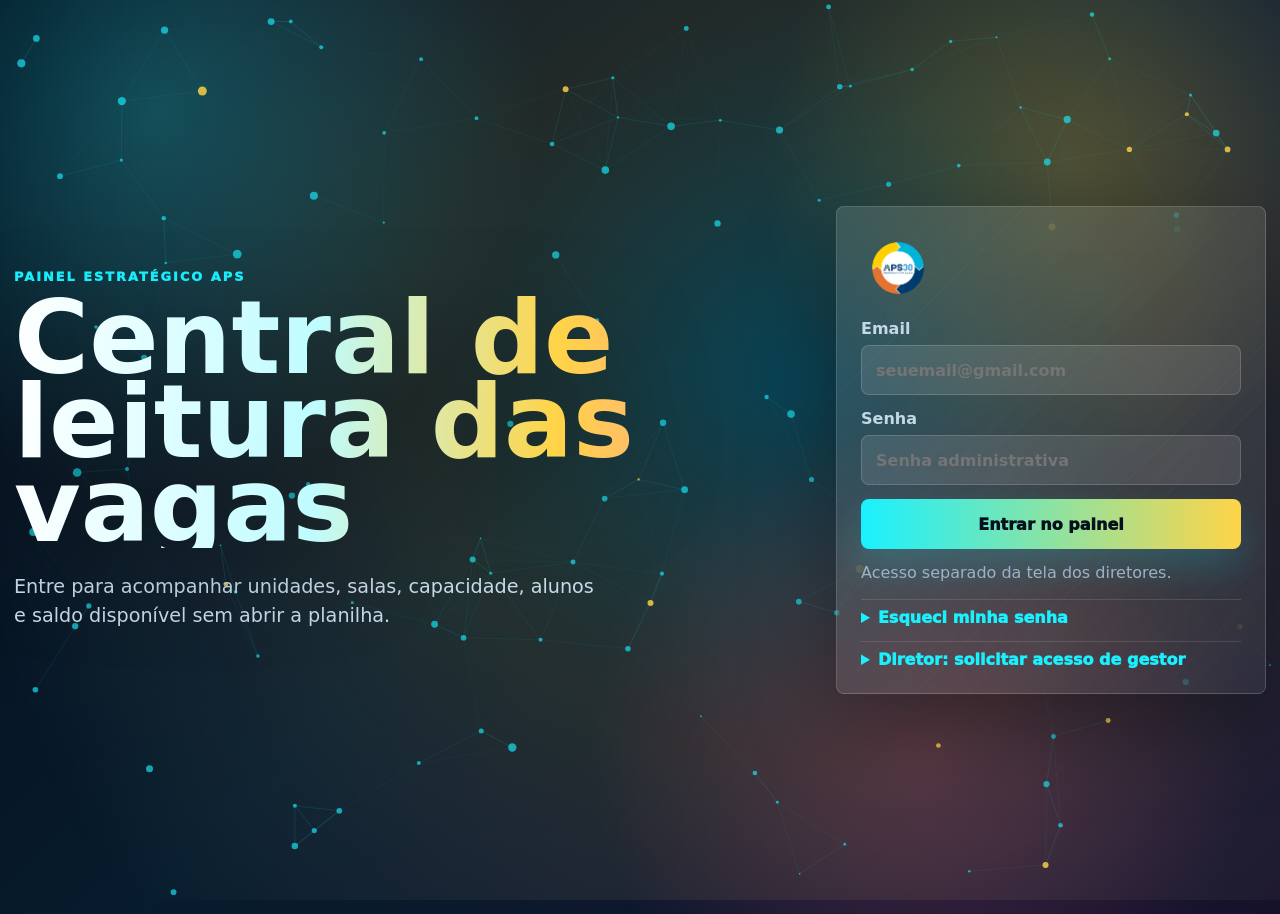
==== admin.html @ 872f275b "Atualiza cache do painel admin" ====
<!doctype html>
<html lang="pt-BR">
  <head>
    <meta charset="UTF-8" />
    <meta name="viewport" content="width=device-width, initial-scale=1.0" />
    <title>Admin - Controle de Vagas APS</title>
    <link rel="stylesheet" href="./admin.css?v=20260521-adminlogin2" />
    <script src="./config.js?v=20260521-adminlogin2"></script>
  </head>
  <body>
    <canvas id="adminBrain" class="admin-brain" aria-hidden="true"></canvas>
    <main class="admin-shell">
      <section id="loginView" class="login-stage">
        <div class="login-copy">
          <p class="eyebrow">Painel estratégico APS</p>
          <h1>Central de leitura das vagas</h1>
          <p>Entre para acompanhar unidades, salas, capacidade, alunos e saldo disponível sem abrir a planilha.</p>
        </div>
        <form id="loginForm" class="login-panel">
          <img src="./assets/logo-aps30-transparent.png" alt="APS30" />
          <label>Email
            <input id="adminEmail" type="email" autocomplete="username" required placeholder="seuemail@gmail.com" />
          </label>
          <label>Senha
            <input id="adminPassword" type="password" autocomplete="current-password" required placeholder="Senha administrativa" />
          </label>
          <button type="submit">Entrar no painel</button>
          <p id="loginStatus" class="status-line">Acesso separado da tela dos diretores.</p>
          <details class="access-request">
            <summary>Esqueci minha senha</summary>
            <div class="public-access-form">
              <input id="recoveryEmail" type="email" placeholder="Email cadastrado" />
              <button id="recoveryButton" type="button">Enviar recuperação</button>
              <small id="recoveryStatus">Se o email estiver autorizado, enviaremos as instruções de acesso.</small>
            </div>
          </details>
          <details class="access-request">
            <summary>Diretor: solicitar acesso de gestor</summary>
            <div id="publicAccessForm" class="public-access-form">
              <input id="publicAccessName" placeholder="Nome completo" />
              <input id="publicAccessEmail" type="email" placeholder="Email" />
              <input id="publicAccessUnit" placeholder="Unidade" />
              <button id="publicAccessButton" type="button">Solicitar acesso</button>
              <small id="publicAccessStatus">A solicitação ficará pendente para liberação administrativa.</small>
            </div>
          </details>
        </form>
      </section>

      <section id="dashboardView" class="dashboard" hidden>
        <header class="admin-top">
          <div>
            <p class="eyebrow">Mapa vivo de campanha</p>
            <h1>Resultados consolidados</h1>
          </div>
          <div class="admin-actions">
            <a href="./index.html">Abrir assistente</a>
            <button id="refreshButton" type="button">Atualizar dados</button>
          </div>
        </header>

        <section class="signal-grid" aria-label="Resumo geral">
          <article><span>Unidades</span><strong id="totalUnits">0</strong></article>
          <article><span>Salas</span><strong id="totalRooms">0</strong></article>
          <article><span>Capacidade</span><strong id="totalCapacity">0</strong></article>
          <article><span>Alunos</span><strong id="totalStudents">0</strong></article>
          <article class="hot"><span>Vagas</span><strong id="totalVacancies">0</strong></article>
          <article><span>Entradas</span><strong id="totalEntries">0</strong></article>
          <article class="risk"><span>Saídas</span><strong id="totalExits">0</strong></article>
          <article class="risk"><span>Índice evasão</span><strong id="evasionRate">0%</strong></article>
        </section>

        <section class="workbench">
          <article class="panel wide">
            <div class="panel-head">
              <div>
                <span>Visão por unidade</span>
                <h2>Onde ainda existe espaço para matrícula</h2>
              </div>
              <input id="unitSearch" type="search" placeholder="Buscar unidade ou diretor" />
            </div>
            <div id="unitTable" class="data-table"></div>
          </article>

          <article class="panel">
            <div class="panel-head">
              <div>
                <span>Acessos</span>
                <h2>Usuários em implantação</h2>
              </div>
            </div>
            <form id="accessForm" class="access-form">
              <input id="accessName" required placeholder="Nome" />
              <input id="accessEmail" type="email" required placeholder="Email" />
              <input id="accessUnit" required placeholder="Unidade" />
              <button type="submit">Criar pedido</button>
            </form>
            <div id="usersList" class="users-list"></div>
          </article>

          <article class="panel">
            <div class="panel-head">
              <div>
                <span>Evasão</span>
                <h2>Motivos de saída</h2>
              </div>
            </div>
            <div id="reasonList" class="reason-list"></div>
          </article>

          <article class="panel">
            <div class="panel-head">
              <div>
                <span>Comparativo</span>
                <h2>Evasão por período</h2>
              </div>
            </div>
            <div id="evasionPeriodList" class="reason-list"></div>
          </article>

          <article class="panel wide">
            <div class="panel-head">
              <div>
                <span>Relatórios</span>
                <h2>Relatórios salvos no Drive</h2>
              </div>
            </div>
            <div id="reportsTable" class="data-table reports"></div>
          </article>

          <article class="panel wide">
            <div class="panel-head">
              <div>
                <span>Salas detalhadas</span>
                <h2>Turmas, turnos e vagas por sala</h2>
              </div>
            </div>
            <div id="roomsTable" class="data-table compact"></div>
          </article>
        </section>
      </section>
    </main>
    <script type="module" src="./admin.js?v=20260521-adminlogin2"></script>
  </body>
</html>
---- admin.css ----
:root {
  color-scheme: dark;
  --ink: #f7fbff;
  --muted: #9bb2c8;
  --panel: rgba(7, 15, 30, .76);
  --line: rgba(255,255,255,.16);
  --cyan: #19f1ff;
  --blue: #4d7cff;
  --gold: #ffd447;
  --pink: #ff5f92;
  --green: #4dffb8;
  font-family: Inter, ui-sans-serif, system-ui, -apple-system, BlinkMacSystemFont, "Segoe UI", sans-serif;
}

* { box-sizing: border-box; }
[hidden] { display: none !important; }
body {
  min-height: 100vh;
  margin: 0;
  color: var(--ink);
  background:
    radial-gradient(circle at 12% 12%, rgba(25,241,255,.25), transparent 28%),
    radial-gradient(circle at 84% 18%, rgba(255,212,71,.2), transparent 24%),
    radial-gradient(circle at 72% 82%, rgba(255,95,146,.22), transparent 28%),
    linear-gradient(135deg, #050b18, #071c2d 48%, #17122c);
  overflow-x: hidden;
}
button, input { font: inherit; }
button, a { transition: transform .18s ease, box-shadow .18s ease, border-color .18s ease; }
button { cursor: pointer; }
a { color: inherit; text-decoration: none; }

.admin-brain {
  position: fixed;
  inset: 0;
  width: 100%;
  height: 100%;
  opacity: .92;
  pointer-events: none;
}

.admin-shell {
  position: relative;
  z-index: 1;
  width: min(1380px, calc(100% - 28px));
  margin: 0 auto;
  padding: 24px 0 38px;
}

.login-stage {
  min-height: calc(100vh - 48px);
  display: grid;
  grid-template-columns: 1.1fr minmax(320px, 430px);
  gap: 28px;
  align-items: center;
}

.login-copy h1, .admin-top h1 {
  max-width: 820px;
  margin: 0;
  font-size: clamp(3.2rem, 8vw, 7.6rem);
  line-height: .82;
  letter-spacing: 0;
  color: transparent;
  background: linear-gradient(92deg, #fff, #bffcff 38%, #ffd447 68%, #ff8db0);
  -webkit-background-clip: text;
  background-clip: text;
  filter: drop-shadow(0 22px 50px rgba(0,0,0,.36));
}
.login-copy p:not(.eyebrow) {
  max-width: 590px;
  margin: 24px 0 0;
  color: #c8d9e8;
  font-size: 1.2rem;
  line-height: 1.55;
}
.eyebrow {
  margin: 0 0 12px;
  color: var(--cyan);
  font-size: .8rem;
  font-weight: 950;
  letter-spacing: .16em;
  text-transform: uppercase;
}

.login-panel, .panel, .signal-grid article, .admin-top {
  border: 1px solid var(--line);
  border-radius: 8px;
  background:
    linear-gradient(135deg, rgba(255,255,255,.12), rgba(255,255,255,.055)),
    repeating-linear-gradient(135deg, transparent 0 18px, rgba(255,255,255,.025) 19px);
  backdrop-filter: blur(22px);
  box-shadow: 0 28px 90px rgba(0,0,0,.35);
}

.login-panel {
  display: grid;
  gap: 14px;
  padding: 24px;
}
.login-panel img { width: 74px; }
.login-panel label { display: grid; gap: 7px; color: #c5d8e8; font-weight: 850; }
.login-panel input, .panel input {
  min-height: 50px;
  width: 100%;
  border: 1px solid var(--line);
  border-radius: 8px;
  padding: 0 14px;
  color: var(--ink);
  background: rgba(255,255,255,.1);
  outline: none;
}
.login-panel input:focus, .panel input:focus { border-color: var(--cyan); box-shadow: 0 0 0 4px rgba(25,241,255,.12); }
.login-panel button, .admin-actions button, .access-form button {
  min-height: 50px;
  border: 0;
  border-radius: 8px;
  color: #07101f;
  background: linear-gradient(90deg, var(--cyan), var(--gold));
  font-weight: 950;
  box-shadow: 0 18px 36px rgba(25,241,255,.18);
}
.login-panel button:hover, .admin-actions button:hover, .access-form button:hover, .admin-actions a:hover {
  transform: translateY(-1px);
  box-shadow: 0 22px 42px rgba(25,241,255,.22);
}
.status-line { min-height: 22px; margin: 0; color: var(--muted); }
.access-request {
  border-top: 1px solid rgba(255,255,255,.12);
  padding-top: 8px;
}
.access-request summary {
  color: var(--cyan);
  font-weight: 950;
  cursor: pointer;
}
.public-access-form {
  display: grid;
  gap: 9px;
  margin-top: 10px;
}
.public-access-form small { color: var(--muted); line-height: 1.4; }

.dashboard { display: grid; gap: 16px; }
.admin-top {
  display: flex;
  justify-content: space-between;
  align-items: end;
  gap: 18px;
  padding: 22px;
}
.admin-top h1 { font-size: clamp(2.8rem, 5vw, 5.8rem); }
.admin-actions { display: flex; flex-wrap: wrap; gap: 10px; justify-content: flex-end; }
.admin-actions a, .admin-actions button {
  min-height: 46px;
  display: inline-flex;
  align-items: center;
  justify-content: center;
  border-radius: 8px;
  padding: 0 14px;
  font-weight: 950;
}
.admin-actions a { border: 1px solid rgba(255,255,255,.22); background: rgba(255,255,255,.08); }

.signal-grid {
  display: grid;
  grid-template-columns: repeat(8, minmax(0, 1fr));
  gap: 12px;
}
.signal-grid article { min-height: 122px; padding: 18px; position: relative; overflow: hidden; }
.signal-grid article::after {
  content: "";
  position: absolute;
  inset: auto 0 0;
  height: 4px;
  background: linear-gradient(90deg, var(--cyan), var(--blue), var(--gold), var(--pink));
}
.signal-grid span { display: block; color: var(--muted); font-weight: 850; }
.signal-grid strong { display: block; margin-top: 12px; font-size: clamp(2rem, 4vw, 3.4rem); line-height: .9; }
.signal-grid .hot { background: linear-gradient(135deg, rgba(255,212,71,.22), rgba(25,241,255,.08)); }
.signal-grid .risk { background: linear-gradient(135deg, rgba(255,95,146,.2), rgba(255,255,255,.05)); }

.workbench {
  display: grid;
  grid-template-columns: minmax(0, 1.45fr) minmax(320px, .7fr);
  gap: 12px;
}
.panel { padding: 18px; overflow: hidden; }
.panel.wide { grid-column: span 1; }
.workbench .panel.wide:last-child { grid-column: 1 / -1; }
.panel-head {
  display: flex;
  justify-content: space-between;
  align-items: start;
  gap: 16px;
  margin-bottom: 14px;
}
.panel-head span { color: var(--cyan); font-size: .78rem; font-weight: 950; letter-spacing: .1em; text-transform: uppercase; }
.panel-head h2 { margin: 5px 0 0; font-size: 1.35rem; }
.panel-head input { max-width: 310px; }

.data-table {
  display: grid;
  max-height: 520px;
  overflow: auto;
  border: 1px solid rgba(255,255,255,.12);
  border-radius: 8px;
}
.data-row {
  display: grid;
  grid-template-columns: 1.1fr .9fr .62fr .62fr .62fr .62fr;
  gap: 10px;
  align-items: center;
  min-height: 54px;
  padding: 10px 12px;
  border-bottom: 1px solid rgba(255,255,255,.1);
  background: rgba(255,255,255,.045);
}
.data-row.head {
  position: sticky;
  top: 0;
  z-index: 2;
  color: #06101f;
  background: linear-gradient(90deg, var(--cyan), var(--gold));
  font-weight: 950;
}
.data-row:last-child { border-bottom: 0; }
.data-row strong { color: #fff; }
.data-row small { display: block; color: var(--muted); }
.data-table.compact .data-row { grid-template-columns: .9fr .95fr .9fr .62fr .62fr .62fr; }
.data-table.reports .data-row { grid-template-columns: .85fr .85fr .8fr .5fr .55fr .62fr; }
.data-table a { color: var(--cyan); font-weight: 950; }

.access-form { display: grid; gap: 9px; margin-bottom: 14px; }
.users-list { display: grid; gap: 9px; max-height: 360px; overflow: auto; }
.reason-list { display: grid; gap: 9px; max-height: 360px; overflow: auto; }
.reason-item {
  display: flex;
  justify-content: space-between;
  gap: 12px;
  border: 1px solid rgba(255,255,255,.13);
  border-radius: 8px;
  padding: 12px;
  background: rgba(255,255,255,.06);
}
.reason-item span { color: var(--pink); font-weight: 900; }
.user-pill {
  display: grid;
  gap: 4px;
  border: 1px solid rgba(255,255,255,.13);
  border-radius: 8px;
  padding: 10px;
  background: rgba(255,255,255,.06);
}
.user-pill strong { font-size: .95rem; }
.user-pill span { color: var(--muted); font-size: .82rem; }
.status-ok { color: var(--green); }
.empty-state { padding: 18px; color: var(--muted); text-align: center; }

@media (max-width: 980px) {
  .login-stage, .workbench, .admin-top { grid-template-columns: 1fr; }
  .admin-top { display: grid; align-items: start; }
  .signal-grid { grid-template-columns: repeat(2, 1fr); }
  .panel-head { display: grid; }
  .panel-head input { max-width: none; }
  .data-row, .data-table.compact .data-row, .data-table.reports .data-row { grid-template-columns: 1fr; }
}

@media (max-width: 620px) {
  .admin-shell { width: min(100% - 18px, 620px); }
  .signal-grid { grid-template-columns: 1fr; }
  .login-copy h1, .admin-top h1 { font-size: clamp(2.6rem, 18vw, 4rem); }
}
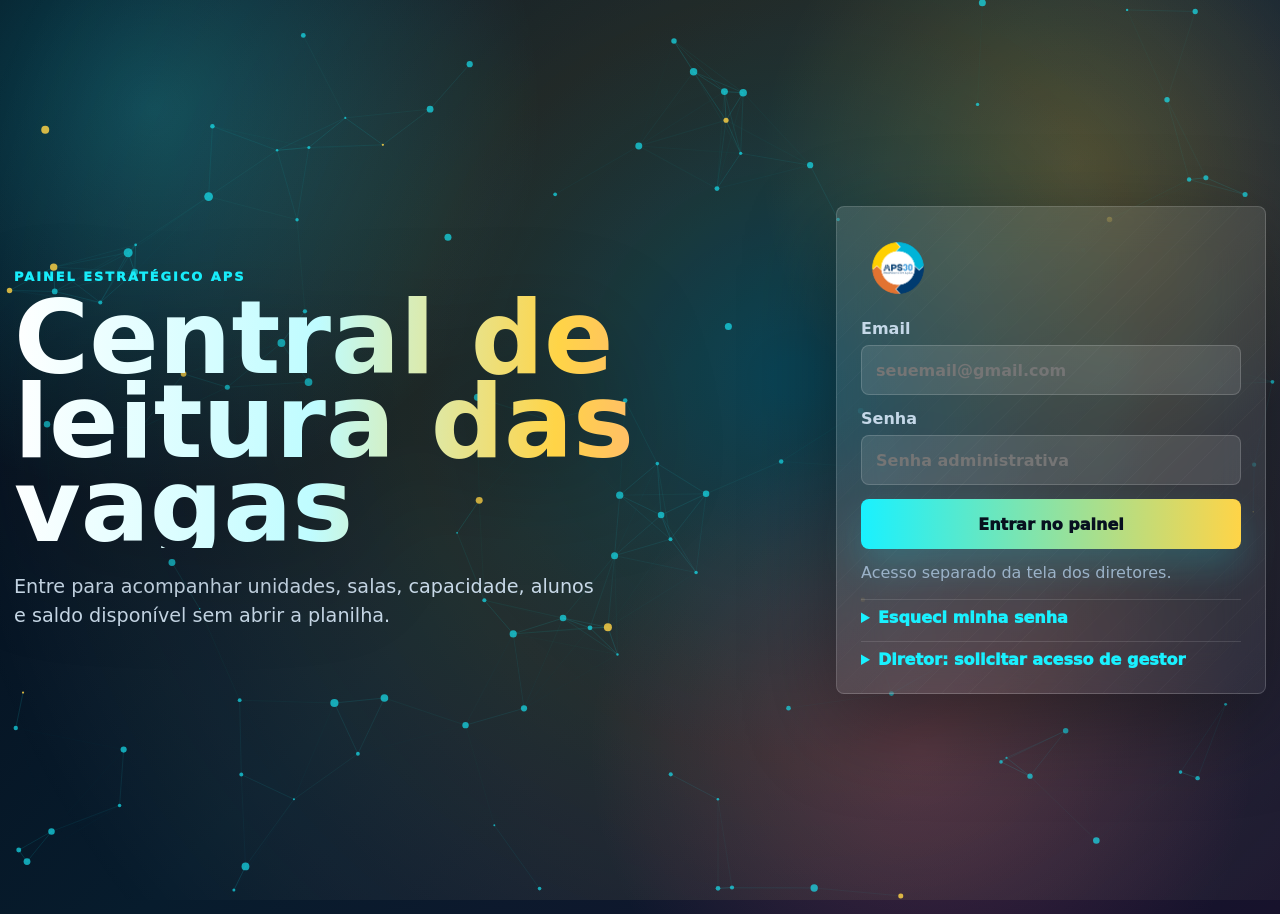
==== commit 657930bb: "Evolui produto de gestao de vagas" ====
--- a/admin.html
+++ b/admin.html
@@ -4,8 +4,8 @@
     <meta charset="UTF-8" />
     <meta name="viewport" content="width=device-width, initial-scale=1.0" />
     <title>Admin - Controle de Vagas APS</title>
-    <link rel="stylesheet" href="./admin.css?v=20260521-adminlogin2" />
-    <script src="./config.js?v=20260521-adminlogin2"></script>
+    <link rel="stylesheet" href="./admin.css?v=20260524-product" />
+    <script src="./config.js?v=20260524-product"></script>
   </head>
   <body>
     <canvas id="adminBrain" class="admin-brain" aria-hidden="true"></canvas>
@@ -68,6 +68,27 @@
           <article><span>Entradas</span><strong id="totalEntries">0</strong></article>
           <article class="risk"><span>Saídas</span><strong id="totalExits">0</strong></article>
           <article class="risk"><span>Índice evasão</span><strong id="evasionRate">0%</strong></article>
+        </section>
+
+        <section class="executive-grid" aria-label="Recomendações executivas">
+          <article class="panel">
+            <div class="panel-head">
+              <div>
+                <span>Foco de campanha</span>
+                <h2>Onde divulgar primeiro</h2>
+              </div>
+            </div>
+            <div id="campaignFocusList" class="reason-list"></div>
+          </article>
+          <article class="panel">
+            <div class="panel-head">
+              <div>
+                <span>Atenção estratégica</span>
+                <h2>Unidades com maior risco</h2>
+              </div>
+            </div>
+            <div id="riskUnitsList" class="reason-list"></div>
+          </article>
         </section>
 
         <section class="workbench">
@@ -140,6 +161,6 @@
         </section>
       </section>
     </main>
-    <script type="module" src="./admin.js?v=20260521-adminlogin2"></script>
+    <script type="module" src="./admin.js?v=20260524-product"></script>
   </body>
 </html>
--- a/admin.css
+++ b/admin.css
@@ -185,6 +185,12 @@
   grid-template-columns: minmax(0, 1.45fr) minmax(320px, .7fr);
   gap: 12px;
 }
+.executive-grid {
+  display: grid;
+  grid-template-columns: repeat(2, minmax(0, 1fr));
+  gap: 12px;
+  margin-bottom: 12px;
+}
 .panel { padding: 18px; overflow: hidden; }
 .panel.wide { grid-column: span 1; }
 .workbench .panel.wide:last-child { grid-column: 1 / -1; }
@@ -259,6 +265,7 @@
 
 @media (max-width: 980px) {
   .login-stage, .workbench, .admin-top { grid-template-columns: 1fr; }
+  .executive-grid { grid-template-columns: 1fr; }
   .admin-top { display: grid; align-items: start; }
   .signal-grid { grid-template-columns: repeat(2, 1fr); }
   .panel-head { display: grid; }
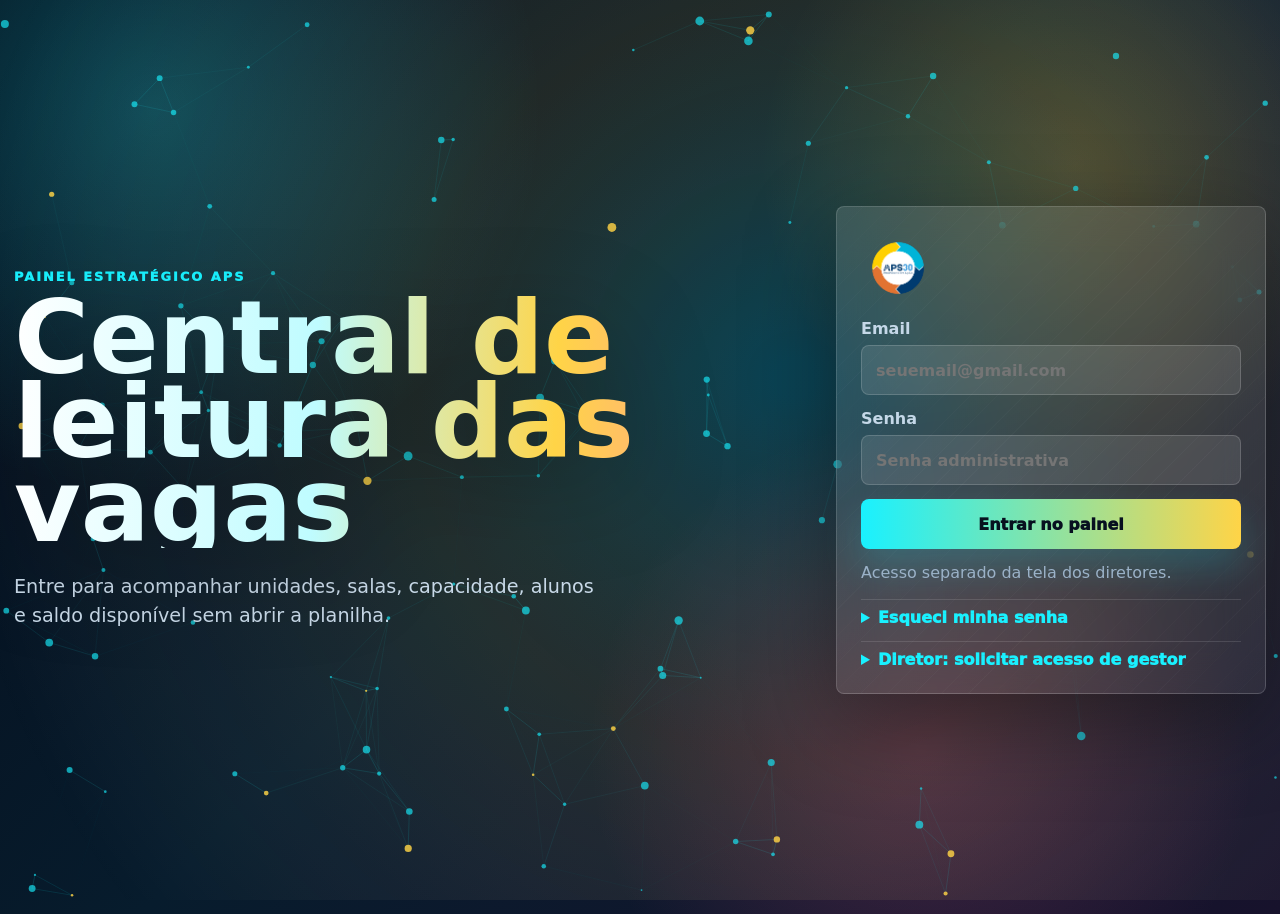
==== commit 78b44369: "feat: botao limpar dados no painel admin + funcao clearAllData no backend" ====
--- a/admin.html
+++ b/admin.html
@@ -4,8 +4,8 @@
     <meta charset="UTF-8" />
     <meta name="viewport" content="width=device-width, initial-scale=1.0" />
     <title>Admin - Controle de Vagas APS</title>
-    <link rel="stylesheet" href="./admin.css?v=20260524-product" />
-    <script src="./config.js?v=20260524-product"></script>
+    <link rel="stylesheet" href="./admin.css?v=20260706-v1" />
+    <script src="./config.js?v=20260706-v1"></script>
   </head>
   <body>
     <canvas id="adminBrain" class="admin-brain" aria-hidden="true"></canvas>
@@ -56,6 +56,7 @@
           <div class="admin-actions">
             <a href="./index.html">Abrir assistente</a>
             <button id="refreshButton" type="button">Atualizar dados</button>
+            <button id="clearDataAdminButton" type="button" class="danger-btn">🗑️ Limpar todos os dados</button>
           </div>
         </header>
 
@@ -161,6 +162,6 @@
         </section>
       </section>
     </main>
-    <script type="module" src="./admin.js?v=20260524-product"></script>
+    <script type="module" src="./admin.js?v=20260706-v1"></script>
   </body>
 </html>
--- a/admin.css
+++ b/admin.css
@@ -161,6 +161,8 @@
   font-weight: 950;
 }
 .admin-actions a { border: 1px solid rgba(255,255,255,.22); background: rgba(255,255,255,.08); }
+.admin-actions .danger-btn { background: rgba(255,50,50,.18); border: 1px solid rgba(255,80,80,.4); color: #ff6b6b; }
+.admin-actions .danger-btn:hover { background: rgba(255,50,50,.3); box-shadow: 0 22px 42px rgba(255,50,50,.22); }
 
 .signal-grid {
   display: grid;
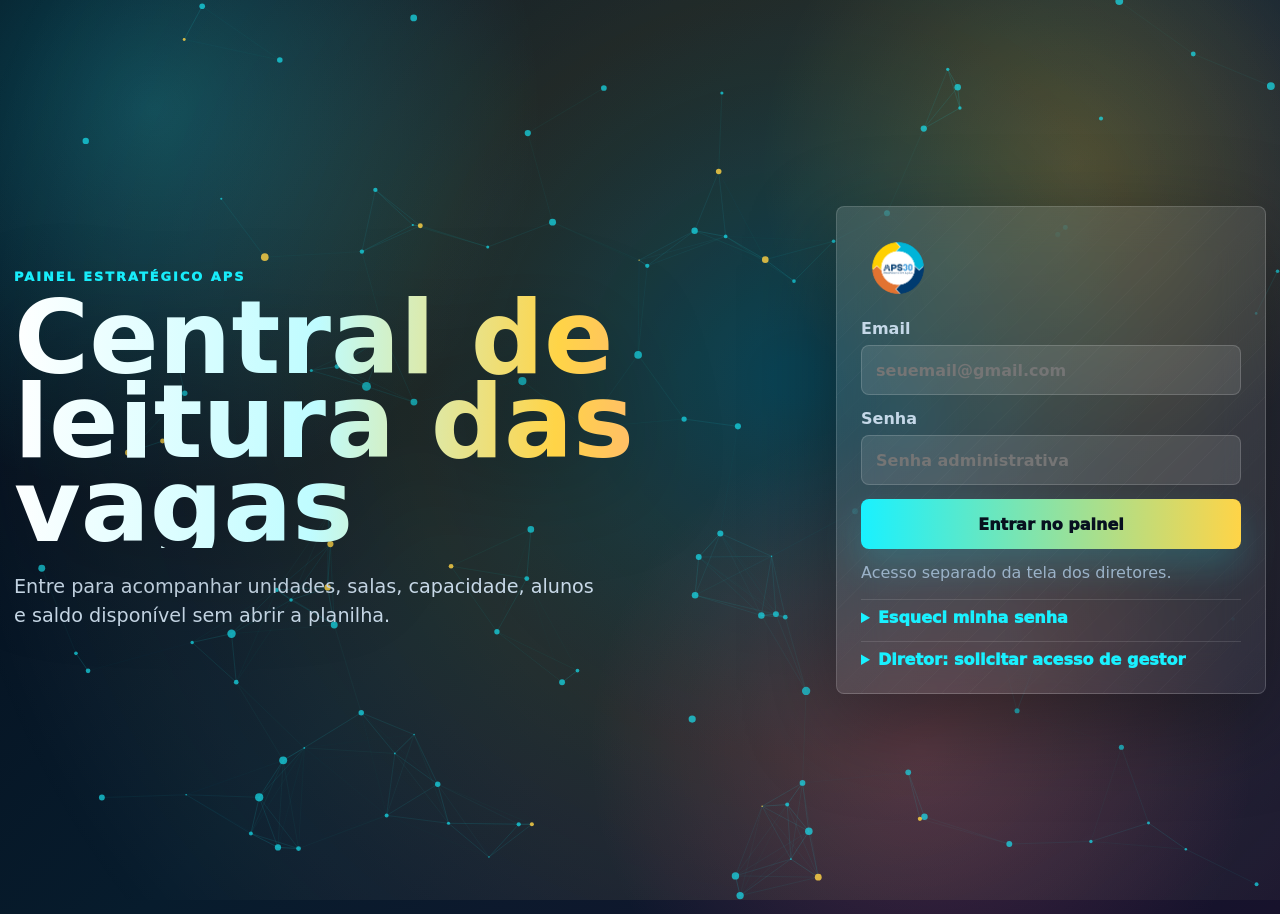
==== commit 291539ee: "feat: filtro por unidade no admin + visao detalhada de turmas por periodo + print PDF" ====
--- a/admin.html
+++ b/admin.html
@@ -4,8 +4,8 @@
     <meta charset="UTF-8" />
     <meta name="viewport" content="width=device-width, initial-scale=1.0" />
     <title>Admin - Controle de Vagas APS</title>
-    <link rel="stylesheet" href="./admin.css?v=20260706-v1" />
-    <script src="./config.js?v=20260706-v1"></script>
+    <link rel="stylesheet" href="./admin.css?v=20260706-v2" />
+    <script src="./config.js?v=20260706-v2"></script>
   </head>
   <body>
     <canvas id="adminBrain" class="admin-brain" aria-hidden="true"></canvas>
@@ -51,117 +51,112 @@
         <header class="admin-top">
           <div>
             <p class="eyebrow">Mapa vivo de campanha</p>
-            <h1>Resultados consolidados</h1>
+            <h1 id="dashboardTitle">Resultados consolidados</h1>
           </div>
           <div class="admin-actions">
             <a href="./index.html">Abrir assistente</a>
             <button id="refreshButton" type="button">Atualizar dados</button>
-            <button id="clearDataAdminButton" type="button" class="danger-btn">🗑️ Limpar todos os dados</button>
+            <button id="clearDataAdminButton" type="button" class="danger-btn">🗑️ Limpar dados</button>
           </div>
         </header>
 
-        <section class="signal-grid" aria-label="Resumo geral">
-          <article><span>Unidades</span><strong id="totalUnits">0</strong></article>
-          <article><span>Salas</span><strong id="totalRooms">0</strong></article>
-          <article><span>Capacidade</span><strong id="totalCapacity">0</strong></article>
-          <article><span>Alunos</span><strong id="totalStudents">0</strong></article>
-          <article class="hot"><span>Vagas</span><strong id="totalVacancies">0</strong></article>
-          <article><span>Entradas</span><strong id="totalEntries">0</strong></article>
-          <article class="risk"><span>Saídas</span><strong id="totalExits">0</strong></article>
-          <article class="risk"><span>Índice evasão</span><strong id="evasionRate">0%</strong></article>
-        </section>
+        <!-- Filtro por unidade -->
+        <div class="unit-filter-bar">
+          <button class="unit-filter-btn active" data-unit="all" type="button">🌐 Todas as unidades</button>
+          <div id="unitFilterButtons" class="unit-filter-list"></div>
+        </div>
 
-        <section class="executive-grid" aria-label="Recomendações executivas">
-          <article class="panel">
-            <div class="panel-head">
-              <div>
-                <span>Foco de campanha</span>
-                <h2>Onde divulgar primeiro</h2>
+        <!-- Visão geral (aparece quando "Todas") -->
+        <div id="overviewSection">
+          <section class="signal-grid" aria-label="Resumo geral">
+            <article><span>Unidades</span><strong id="totalUnits">0</strong></article>
+            <article><span>Salas</span><strong id="totalRooms">0</strong></article>
+            <article><span>Capacidade</span><strong id="totalCapacity">0</strong></article>
+            <article><span>Alunos</span><strong id="totalStudents">0</strong></article>
+            <article class="hot"><span>Vagas</span><strong id="totalVacancies">0</strong></article>
+            <article><span>Entradas</span><strong id="totalEntries">0</strong></article>
+            <article class="risk"><span>Saídas</span><strong id="totalExits">0</strong></article>
+            <article class="risk"><span>Índice evasão</span><strong id="evasionRate">0%</strong></article>
+          </section>
+
+          <section class="executive-grid" aria-label="Recomendações executivas">
+            <article class="panel">
+              <div class="panel-head">
+                <div><span>Foco de campanha</span><h2>Onde divulgar primeiro</h2></div>
               </div>
+              <div id="campaignFocusList" class="reason-list"></div>
+            </article>
+            <article class="panel">
+              <div class="panel-head">
+                <div><span>Atenção estratégica</span><h2>Unidades com maior risco</h2></div>
+              </div>
+              <div id="riskUnitsList" class="reason-list"></div>
+            </article>
+          </section>
+
+          <section class="workbench">
+            <article class="panel wide">
+              <div class="panel-head">
+                <div><span>Visão por unidade</span><h2>Onde ainda existe espaço para matrícula</h2></div>
+                <input id="unitSearch" type="search" placeholder="Buscar unidade ou diretor" />
+              </div>
+              <div id="unitTable" class="data-table"></div>
+            </article>
+
+            <article class="panel">
+              <div class="panel-head">
+                <div><span>Acessos</span><h2>Usuários em implantação</h2></div>
+              </div>
+              <form id="accessForm" class="access-form">
+                <input id="accessName" required placeholder="Nome" />
+                <input id="accessEmail" type="email" required placeholder="Email" />
+                <input id="accessUnit" required placeholder="Unidade" />
+                <button type="submit">Criar pedido</button>
+              </form>
+              <div id="usersList" class="users-list"></div>
+            </article>
+
+            <article class="panel">
+              <div class="panel-head">
+                <div><span>Evasão</span><h2>Motivos de saída</h2></div>
+              </div>
+              <div id="reasonList" class="reason-list"></div>
+            </article>
+
+            <article class="panel">
+              <div class="panel-head">
+                <div><span>Comparativo</span><h2>Evasão por período</h2></div>
+              </div>
+              <div id="evasionPeriodList" class="reason-list"></div>
+            </article>
+
+            <article class="panel wide">
+              <div class="panel-head">
+                <div><span>Relatórios</span><h2>Relatórios salvos no Drive</h2></div>
+              </div>
+              <div id="reportsTable" class="data-table reports"></div>
+            </article>
+          </section>
+        </div>
+
+        <!-- Visão por unidade específica -->
+        <div id="unitDetailSection" hidden>
+          <div class="unit-detail-header">
+            <div class="unit-detail-kpis">
+              <div class="ud-kpi"><span>Salas</span><strong id="udRooms">0</strong></div>
+              <div class="ud-kpi"><span>Capacidade</span><strong id="udCapacity">0</strong></div>
+              <div class="ud-kpi"><span>Alunos</span><strong id="udStudents">0</strong></div>
+              <div class="ud-kpi hot"><span>Vagas</span><strong id="udVacancies">0</strong></div>
+              <div class="ud-kpi"><span>Ocupação</span><strong id="udOccupancy">0%</strong></div>
             </div>
-            <div id="campaignFocusList" class="reason-list"></div>
-          </article>
-          <article class="panel">
-            <div class="panel-head">
-              <div>
-                <span>Atenção estratégica</span>
-                <h2>Unidades com maior risco</h2>
-              </div>
+            <div class="unit-detail-actions">
+              <button id="printUnitBtn" type="button" class="print-btn">🖨️ Imprimir / Salvar PDF</button>
             </div>
-            <div id="riskUnitsList" class="reason-list"></div>
-          </article>
-        </section>
-
-        <section class="workbench">
-          <article class="panel wide">
-            <div class="panel-head">
-              <div>
-                <span>Visão por unidade</span>
-                <h2>Onde ainda existe espaço para matrícula</h2>
-              </div>
-              <input id="unitSearch" type="search" placeholder="Buscar unidade ou diretor" />
-            </div>
-            <div id="unitTable" class="data-table"></div>
-          </article>
-
-          <article class="panel">
-            <div class="panel-head">
-              <div>
-                <span>Acessos</span>
-                <h2>Usuários em implantação</h2>
-              </div>
-            </div>
-            <form id="accessForm" class="access-form">
-              <input id="accessName" required placeholder="Nome" />
-              <input id="accessEmail" type="email" required placeholder="Email" />
-              <input id="accessUnit" required placeholder="Unidade" />
-              <button type="submit">Criar pedido</button>
-            </form>
-            <div id="usersList" class="users-list"></div>
-          </article>
-
-          <article class="panel">
-            <div class="panel-head">
-              <div>
-                <span>Evasão</span>
-                <h2>Motivos de saída</h2>
-              </div>
-            </div>
-            <div id="reasonList" class="reason-list"></div>
-          </article>
-
-          <article class="panel">
-            <div class="panel-head">
-              <div>
-                <span>Comparativo</span>
-                <h2>Evasão por período</h2>
-              </div>
-            </div>
-            <div id="evasionPeriodList" class="reason-list"></div>
-          </article>
-
-          <article class="panel wide">
-            <div class="panel-head">
-              <div>
-                <span>Relatórios</span>
-                <h2>Relatórios salvos no Drive</h2>
-              </div>
-            </div>
-            <div id="reportsTable" class="data-table reports"></div>
-          </article>
-
-          <article class="panel wide">
-            <div class="panel-head">
-              <div>
-                <span>Salas detalhadas</span>
-                <h2>Turmas, turnos e vagas por sala</h2>
-              </div>
-            </div>
-            <div id="roomsTable" class="data-table compact"></div>
-          </article>
-        </section>
+          </div>
+          <div id="unitDetailBody" class="unit-detail-body"></div>
+        </div>
       </section>
     </main>
-    <script type="module" src="./admin.js?v=20260706-v1"></script>
+    <script type="module" src="./admin.js?v=20260706-v2"></script>
   </body>
 </html>
--- a/admin.css
+++ b/admin.css
@@ -265,6 +265,166 @@
 .status-ok { color: var(--green); }
 .empty-state { padding: 18px; color: var(--muted); text-align: center; }
 
+/* ── Filtro por unidade ── */
+.unit-filter-bar {
+  display: flex;
+  flex-wrap: wrap;
+  gap: 8px;
+  align-items: center;
+  padding: 14px 18px;
+  border: 1px solid var(--line);
+  border-radius: 10px;
+  background: rgba(255,255,255,.05);
+  backdrop-filter: blur(16px);
+}
+.unit-filter-list { display: flex; flex-wrap: wrap; gap: 8px; }
+.unit-filter-btn {
+  min-height: 36px;
+  padding: 0 14px;
+  border: 1px solid rgba(255,255,255,.18);
+  border-radius: 20px;
+  background: rgba(255,255,255,.07);
+  color: var(--ink);
+  font-size: .82rem;
+  font-weight: 850;
+  cursor: pointer;
+  transition: all .18s ease;
+  white-space: nowrap;
+}
+.unit-filter-btn:hover { border-color: var(--cyan); color: var(--cyan); background: rgba(25,241,255,.1); }
+.unit-filter-btn.active { border-color: var(--cyan); background: rgba(25,241,255,.18); color: var(--cyan); box-shadow: 0 0 14px rgba(25,241,255,.22); }
+
+/* ── Detalhe por unidade ── */
+.unit-detail-header {
+  display: flex;
+  justify-content: space-between;
+  align-items: center;
+  flex-wrap: wrap;
+  gap: 16px;
+  padding: 20px 22px;
+  border: 1px solid var(--line);
+  border-radius: 10px;
+  background: linear-gradient(135deg, rgba(255,255,255,.1), rgba(255,255,255,.04));
+  backdrop-filter: blur(22px);
+}
+.unit-detail-kpis { display: flex; flex-wrap: wrap; gap: 16px; }
+.ud-kpi {
+  display: flex;
+  flex-direction: column;
+  gap: 4px;
+  padding: 12px 20px;
+  border: 1px solid rgba(255,255,255,.14);
+  border-radius: 8px;
+  background: rgba(255,255,255,.06);
+  min-width: 100px;
+  text-align: center;
+}
+.ud-kpi span { color: var(--muted); font-size: .75rem; font-weight: 850; text-transform: uppercase; letter-spacing: .08em; }
+.ud-kpi strong { font-size: 2rem; font-weight: 950; line-height: 1; color: #fff; }
+.ud-kpi.hot { background: rgba(255,212,71,.14); border-color: rgba(255,212,71,.3); }
+.ud-kpi.hot strong { color: var(--gold); }
+.print-btn {
+  min-height: 46px;
+  padding: 0 20px;
+  border: 0;
+  border-radius: 8px;
+  background: linear-gradient(90deg, var(--cyan), var(--gold));
+  color: #07101f;
+  font-weight: 950;
+  font-size: .95rem;
+  cursor: pointer;
+  box-shadow: 0 10px 30px rgba(25,241,255,.2);
+}
+.print-btn:hover { transform: translateY(-1px); box-shadow: 0 16px 40px rgba(25,241,255,.3); }
+
+.unit-detail-body { display: grid; gap: 14px; margin-top: 14px; }
+.shift-block {
+  border: 1px solid var(--line);
+  border-radius: 10px;
+  overflow: hidden;
+  background: rgba(255,255,255,.04);
+}
+.shift-block-header {
+  display: flex;
+  justify-content: space-between;
+  align-items: center;
+  padding: 14px 18px;
+  background: rgba(255,255,255,.08);
+  border-bottom: 1px solid var(--line);
+}
+.shift-block-header h3 { margin: 0; font-size: 1.05rem; font-weight: 950; }
+.shift-block-header .shift-badge {
+  display: flex;
+  gap: 10px;
+}
+.shift-stat { font-size: .8rem; font-weight: 850; padding: 4px 10px; border-radius: 12px; background: rgba(255,255,255,.1); }
+.shift-stat.vagas { background: rgba(255,212,71,.18); color: var(--gold); }
+
+.rooms-grid {
+  display: grid;
+  grid-template-columns: repeat(auto-fill, minmax(200px, 1fr));
+  gap: 10px;
+  padding: 14px;
+}
+.room-card {
+  border: 1px solid rgba(255,255,255,.12);
+  border-radius: 8px;
+  padding: 14px;
+  background: rgba(255,255,255,.06);
+  display: grid;
+  gap: 6px;
+  transition: border-color .18s;
+}
+.room-card:hover { border-color: var(--cyan); }
+.room-card-grade { font-size: .9rem; font-weight: 950; }
+.room-card-seg { font-size: .72rem; color: var(--muted); font-weight: 850; text-transform: uppercase; letter-spacing: .06em; }
+.room-card-bar-wrap { height: 6px; background: rgba(255,255,255,.12); border-radius: 3px; overflow: hidden; margin: 4px 0; }
+.room-card-bar { height: 100%; border-radius: 3px; background: linear-gradient(90deg, var(--cyan), var(--blue)); transition: width .4s ease; }
+.room-card-bar.full { background: linear-gradient(90deg, var(--pink), #ff3a6e); }
+.room-card-bar.warn { background: linear-gradient(90deg, var(--gold), #ff9d00); }
+.room-card-nums { display: flex; justify-content: space-between; font-size: .78rem; }
+.room-card-nums span { color: var(--muted); }
+.room-card-nums strong { color: #fff; }
+.room-vagas { font-size: .82rem; font-weight: 950; }
+.room-vagas.pos { color: var(--green); }
+.room-vagas.zero { color: var(--pink); }
+
+.segment-divider {
+  padding: 6px 14px;
+  font-size: .72rem;
+  font-weight: 950;
+  color: var(--cyan);
+  text-transform: uppercase;
+  letter-spacing: .1em;
+  border-bottom: 1px solid rgba(255,255,255,.08);
+  background: rgba(25,241,255,.06);
+}
+
+/* Print */
+@media print {
+  body { background: #fff !important; color: #111 !important; }
+  .admin-brain, .unit-filter-bar, .unit-detail-actions, .admin-top .admin-actions,
+  #overviewSection, .login-stage { display: none !important; }
+  .admin-top { border: none; box-shadow: none; background: #fff; }
+  .admin-top h1 { color: #111 !important; -webkit-background-clip: unset; background-clip: unset; font-size: 2.2rem !important; }
+  .unit-detail-header { background: #f5f5f5; border: 1px solid #ddd; border-radius: 8px; }
+  .ud-kpi { background: #f0f0f0; border: 1px solid #ddd; }
+  .ud-kpi strong { color: #111; }
+  .ud-kpi span { color: #555; }
+  .shift-block { border: 1px solid #ccc; background: #fff; }
+  .shift-block-header { background: #f0f0f0; }
+  .shift-block-header h3 { color: #111; }
+  .shift-stat { background: #e0e0e0; color: #333; }
+  .shift-stat.vagas { background: #fff8e1; color: #7a5c00; }
+  .room-card { background: #fafafa; border: 1px solid #ddd; break-inside: avoid; }
+  .room-card-grade { color: #111; }
+  .room-card-seg { color: #555; }
+  .room-card-nums strong { color: #111; }
+  .room-vagas.pos { color: #007a3d; }
+  .room-vagas.zero { color: #c0392b; }
+  .room-card-bar { background: #19a8b8 !important; }
+}
+
 @media (max-width: 980px) {
   .login-stage, .workbench, .admin-top { grid-template-columns: 1fr; }
   .executive-grid { grid-template-columns: 1fr; }
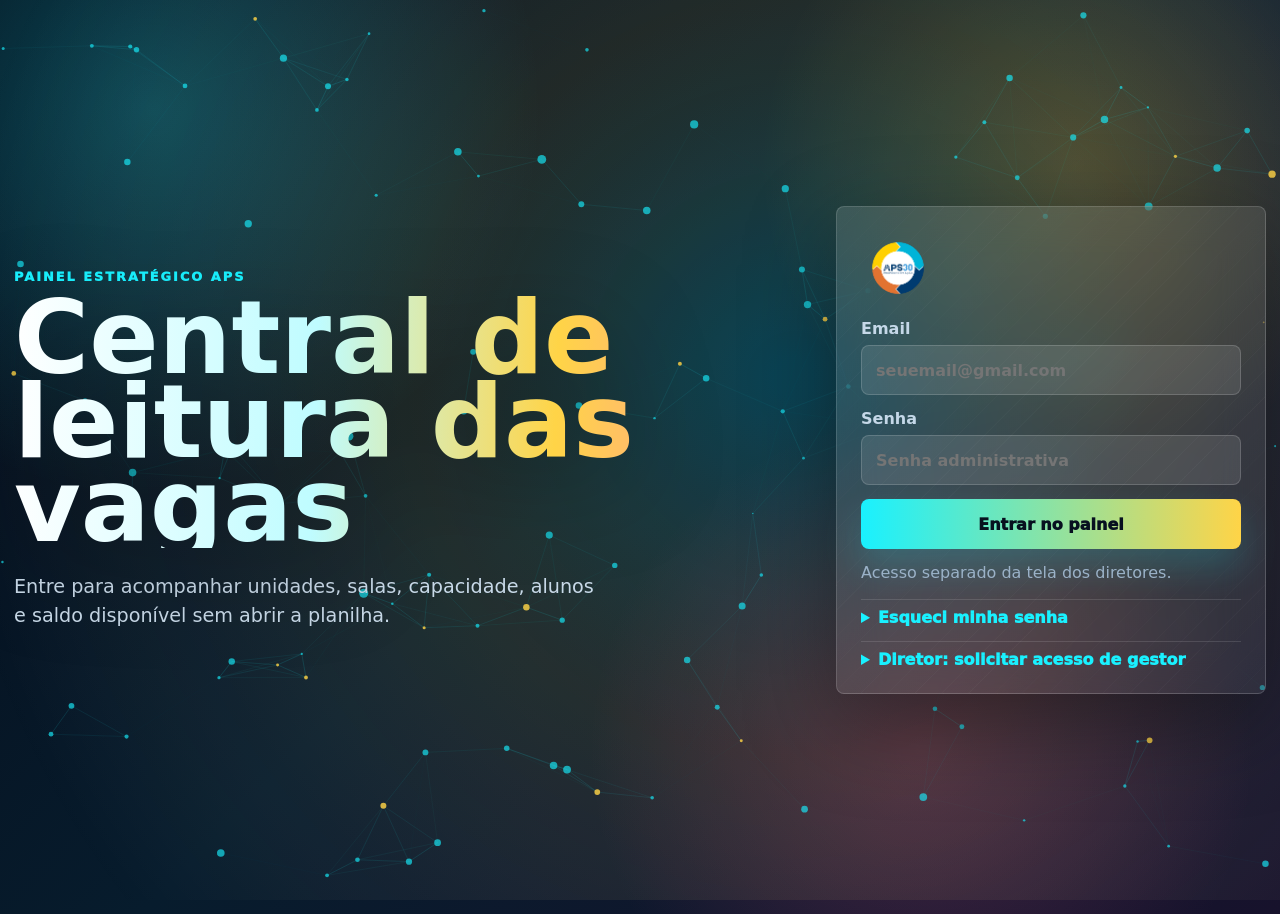
==== commit ae28ce49: "feat: mapa de cadeiras estilo cinema + modal de sala + relatorio PDF completo + resumo por segmento" ====
--- a/admin.html
+++ b/admin.html
@@ -4,8 +4,8 @@
     <meta charset="UTF-8" />
     <meta name="viewport" content="width=device-width, initial-scale=1.0" />
     <title>Admin - Controle de Vagas APS</title>
-    <link rel="stylesheet" href="./admin.css?v=20260706-v2" />
-    <script src="./config.js?v=20260706-v2"></script>
+    <link rel="stylesheet" href="./admin.css?v=20260706-v3" />
+    <script src="./config.js?v=20260706-v3"></script>
   </head>
   <body>
     <canvas id="adminBrain" class="admin-brain" aria-hidden="true"></canvas>
@@ -141,22 +141,34 @@
 
         <!-- Visão por unidade específica -->
         <div id="unitDetailSection" hidden>
+          <!-- Faixa do diretor -->
+          <div class="ud-director-strip" id="udDirectorStrip"></div>
+
+          <!-- KPIs -->
           <div class="unit-detail-header">
             <div class="unit-detail-kpis">
               <div class="ud-kpi"><span>Salas</span><strong id="udRooms">0</strong></div>
               <div class="ud-kpi"><span>Capacidade</span><strong id="udCapacity">0</strong></div>
               <div class="ud-kpi"><span>Alunos</span><strong id="udStudents">0</strong></div>
-              <div class="ud-kpi hot"><span>Vagas</span><strong id="udVacancies">0</strong></div>
+              <div class="ud-kpi hot"><span>Vagas livres</span><strong id="udVacancies">0</strong></div>
               <div class="ud-kpi"><span>Ocupação</span><strong id="udOccupancy">0%</strong></div>
             </div>
             <div class="unit-detail-actions">
-              <button id="printUnitBtn" type="button" class="print-btn">🖨️ Imprimir / Salvar PDF</button>
+              <button id="printUnitBtn" type="button" class="print-btn">🖨️ Relatório PDF</button>
             </div>
           </div>
+
+          <!-- Resumo por segmento -->
+          <div class="ud-seg-wrap">
+            <div class="ud-seg-title">📊 Resumo por segmento</div>
+            <div id="udSegSummary" class="ud-seg-grid"></div>
+          </div>
+
+          <!-- Turmas por período -->
           <div id="unitDetailBody" class="unit-detail-body"></div>
         </div>
       </section>
     </main>
-    <script type="module" src="./admin.js?v=20260706-v2"></script>
+    <script type="module" src="./admin.js?v=20260706-v3"></script>
   </body>
 </html>
--- a/admin.css
+++ b/admin.css
@@ -400,29 +400,253 @@
   background: rgba(25,241,255,.06);
 }
 
-/* Print */
+/* ── Director strip ── */
+.ud-director-strip {
+  display: flex;
+  flex-wrap: wrap;
+  gap: 20px;
+  align-items: center;
+  padding: 12px 20px;
+  border: 1px solid rgba(25,241,255,.2);
+  border-radius: 8px;
+  background: rgba(25,241,255,.07);
+  font-size: .88rem;
+  font-weight: 850;
+  color: var(--cyan);
+  margin-bottom: 4px;
+}
+.ud-director-strip span { display: flex; align-items: center; gap: 6px; }
+
+/* ── Segment summary ── */
+.ud-seg-wrap {
+  border: 1px solid var(--line);
+  border-radius: 10px;
+  background: rgba(255,255,255,.04);
+  overflow: hidden;
+}
+.ud-seg-title {
+  padding: 12px 18px;
+  font-size: .78rem;
+  font-weight: 950;
+  letter-spacing: .1em;
+  text-transform: uppercase;
+  color: var(--cyan);
+  border-bottom: 1px solid var(--line);
+  background: rgba(255,255,255,.05);
+}
+.ud-seg-grid {
+  display: grid;
+  grid-template-columns: repeat(auto-fill, minmax(220px, 1fr));
+  gap: 0;
+}
+.seg-kpi {
+  padding: 16px 18px;
+  border-right: 1px solid var(--line);
+  border-bottom: 1px solid var(--line);
+}
+.seg-kpi:last-child { border-right: 0; }
+.seg-kpi-label { font-size: .82rem; font-weight: 950; margin-bottom: 6px; }
+.seg-kpi-nums { font-size: .78rem; color: var(--muted); margin-bottom: 8px; }
+.seg-kpi-nums strong { color: var(--gold); font-size: 1.1rem; }
+.seg-kpi-bar-wrap { height: 5px; background: rgba(255,255,255,.1); border-radius: 3px; overflow: hidden; }
+.seg-kpi-bar { height: 100%; border-radius: 3px; background: linear-gradient(90deg, var(--cyan), var(--blue)); }
+
+/* ── Room card CTA ── */
+.room-card-cta {
+  margin-top: 6px;
+  font-size: .74rem;
+  color: var(--cyan);
+  font-weight: 850;
+  opacity: .7;
+  transition: opacity .18s;
+}
+.room-card:hover .room-card-cta { opacity: 1; }
+.room-card { cursor: pointer; }
+
+/* ── Seat Modal ── */
+.seat-modal-overlay {
+  position: fixed;
+  inset: 0;
+  z-index: 1000;
+  background: rgba(0,0,0,.78);
+  backdrop-filter: blur(8px);
+  display: flex;
+  align-items: center;
+  justify-content: center;
+  padding: 16px;
+  overflow-y: auto;
+}
+.seat-modal {
+  position: relative;
+  width: min(820px, 100%);
+  border: 1px solid rgba(25,241,255,.3);
+  border-radius: 14px;
+  background: linear-gradient(145deg, #07121f, #0b1e34);
+  box-shadow: 0 40px 120px rgba(0,0,0,.7), 0 0 60px rgba(25,241,255,.08);
+  padding: 28px;
+  display: grid;
+  gap: 20px;
+}
+.seat-modal-close {
+  position: absolute;
+  top: 14px; right: 14px;
+  width: 34px; height: 34px;
+  border: 1px solid rgba(255,255,255,.2);
+  border-radius: 50%;
+  background: rgba(255,255,255,.08);
+  color: var(--ink);
+  font-size: 1rem;
+  display: flex; align-items: center; justify-content: center;
+  cursor: pointer;
+}
+.seat-modal-close:hover { background: rgba(255,80,80,.2); border-color: #ff6b6b; }
+.seat-modal-header {
+  display: flex;
+  justify-content: space-between;
+  align-items: start;
+  flex-wrap: wrap;
+  gap: 14px;
+}
+.seat-modal-header h2 { margin: 4px 0 0; font-size: 1.6rem; }
+.seat-modal-kpis { display: flex; gap: 10px; flex-wrap: wrap; }
+.sm-kpi {
+  display: grid;
+  gap: 4px;
+  padding: 10px 16px;
+  border: 1px solid rgba(255,255,255,.12);
+  border-radius: 8px;
+  background: rgba(255,255,255,.06);
+  text-align: center;
+  min-width: 80px;
+}
+.sm-kpi span { font-size: .68rem; font-weight: 950; text-transform: uppercase; letter-spacing: .08em; color: var(--muted); }
+.sm-kpi strong { font-size: 1.6rem; font-weight: 950; color: #fff; }
+.sm-kpi.hot { background: rgba(255,212,71,.12); border-color: rgba(255,212,71,.3); }
+.sm-kpi.hot strong { color: var(--gold); }
+
+.seat-legend {
+  display: flex;
+  gap: 20px;
+  font-size: .82rem;
+  font-weight: 850;
+  color: var(--muted);
+}
+.seat-legend span { display: flex; align-items: center; gap: 8px; }
+.seat-ico {
+  display: inline-block;
+  width: 18px; height: 18px;
+  border-radius: 3px;
+}
+.seat-ico.occupied { background: #2d3748; border: 1px solid #1a202c; }
+.seat-ico.available { background: #4dffb8; border: 1px solid #00c97a; }
+
+/* ── Classroom View ── */
+.classroom-view {
+  display: flex;
+  flex-direction: column;
+  align-items: center;
+  gap: 12px;
+  padding: 20px;
+  border: 1px solid rgba(255,255,255,.1);
+  border-radius: 10px;
+  background: rgba(255,255,255,.03);
+}
+.blackboard {
+  width: 100%;
+  max-width: 500px;
+  text-align: center;
+  padding: 10px 0;
+  border: 2px solid #2d6a4f;
+  border-radius: 6px;
+  background: linear-gradient(135deg, #1b4332, #2d6a4f);
+  color: #d8f3dc;
+  font-weight: 950;
+  font-size: .88rem;
+  letter-spacing: .12em;
+}
+.teacher-desk {
+  font-size: .78rem;
+  color: var(--muted);
+  font-weight: 850;
+  letter-spacing: .06em;
+  padding: 4px 14px;
+  border: 1px solid rgba(255,255,255,.1);
+  border-radius: 20px;
+  background: rgba(255,255,255,.05);
+}
+.seat-grid { display: grid; gap: 8px; width: 100%; }
+.seat-row {
+  display: flex;
+  gap: 6px;
+  justify-content: center;
+  align-items: center;
+}
+.seat-aisle { width: 20px; flex-shrink: 0; }
+.seat {
+  width: 34px; height: 38px;
+  flex-shrink: 0;
+  transition: transform .15s;
+}
+.seat svg { width: 100%; height: 100%; display: block; }
+.seat.available { filter: drop-shadow(0 0 4px rgba(77,255,184,.5)); }
+.seat:hover { transform: scale(1.12); }
+.seat-empty { color: var(--muted); text-align: center; padding: 20px; }
+.seat-modal-footer { text-align: center; font-size: .78rem; color: var(--muted); }
+
+/* ── Print / PDF relatório completo ── */
 @media print {
-  body { background: #fff !important; color: #111 !important; }
+  * { -webkit-print-color-adjust: exact !important; print-color-adjust: exact !important; }
+  body { background: #fff !important; color: #111 !important; font-family: 'Segoe UI', sans-serif; }
   .admin-brain, .unit-filter-bar, .unit-detail-actions, .admin-top .admin-actions,
-  #overviewSection, .login-stage { display: none !important; }
-  .admin-top { border: none; box-shadow: none; background: #fff; }
-  .admin-top h1 { color: #111 !important; -webkit-background-clip: unset; background-clip: unset; font-size: 2.2rem !important; }
-  .unit-detail-header { background: #f5f5f5; border: 1px solid #ddd; border-radius: 8px; }
-  .ud-kpi { background: #f0f0f0; border: 1px solid #ddd; }
-  .ud-kpi strong { color: #111; }
-  .ud-kpi span { color: #555; }
-  .shift-block { border: 1px solid #ccc; background: #fff; }
-  .shift-block-header { background: #f0f0f0; }
-  .shift-block-header h3 { color: #111; }
-  .shift-stat { background: #e0e0e0; color: #333; }
-  .shift-stat.vagas { background: #fff8e1; color: #7a5c00; }
-  .room-card { background: #fafafa; border: 1px solid #ddd; break-inside: avoid; }
-  .room-card-grade { color: #111; }
-  .room-card-seg { color: #555; }
-  .room-card-nums strong { color: #111; }
-  .room-vagas.pos { color: #007a3d; }
-  .room-vagas.zero { color: #c0392b; }
-  .room-card-bar { background: #19a8b8 !important; }
+  #overviewSection, .login-stage, .seat-modal-overlay, .room-card-cta { display: none !important; }
+  .admin-shell { width: 100%; padding: 0; }
+  .admin-top {
+    display: flex !important; flex-direction: column; align-items: flex-start; gap: 4px;
+    border: none; box-shadow: none; background: #fff; padding: 0 0 12px;
+    border-bottom: 3px solid #0d6b8c; margin-bottom: 16px;
+  }
+  .admin-top::before {
+    content: "Radar de Vagas APS · Campanha de Matrículas 2026";
+    display: block; font-size: .7rem; font-weight: 800; color: #0d6b8c;
+    letter-spacing: .12em; text-transform: uppercase; margin-bottom: 4px;
+  }
+  .admin-top h1 { color: #111 !important; -webkit-background-clip: unset !important; background-clip: unset !important; font-size: 2rem !important; line-height: 1.1 !important; }
+  .ud-director-strip { background: #e8f4f8 !important; border: 1px solid #b0d4e3 !important; color: #0d6b8c !important; padding: 8px 14px; border-radius: 6px; margin-bottom: 10px; font-size: .8rem; }
+  .unit-detail-header { background: #f5fafc !important; border: 1px solid #cce0ea !important; border-radius: 8px; padding: 14px; break-inside: avoid; }
+  .unit-detail-kpis { display: flex; gap: 10px; flex-wrap: wrap; }
+  .ud-kpi { background: #eef6fb !important; border: 1px solid #b8d8e8 !important; border-radius: 6px; padding: 10px 16px; text-align: center; min-width: 90px; }
+  .ud-kpi span { color: #555 !important; font-size: .68rem; }
+  .ud-kpi strong { color: #111 !important; font-size: 1.8rem; }
+  .ud-kpi.hot { background: #fffde7 !important; border-color: #f9c74f !important; }
+  .ud-kpi.hot strong { color: #7a5c00 !important; }
+  .ud-seg-wrap { border: 1px solid #cce0ea !important; background: #f9fdff !important; margin-bottom: 10px; }
+  .ud-seg-title { background: #e8f4f8 !important; color: #0d6b8c !important; border-bottom: 1px solid #cce0ea !important; }
+  .ud-seg-grid { display: grid; grid-template-columns: repeat(3, 1fr); }
+  .seg-kpi { border-color: #d0e8f0 !important; padding: 12px 14px; }
+  .seg-kpi-label { color: #111 !important; }
+  .seg-kpi-nums { color: #444 !important; }
+  .seg-kpi-nums strong { color: #0d6b8c !important; font-size: 1rem; }
+  .seg-kpi-bar-wrap { background: #ddd !important; }
+  .seg-kpi-bar { background: #0d6b8c !important; }
+  .unit-detail-body { display: grid; gap: 12px; }
+  .shift-block { border: 1px solid #cce0ea !important; background: #fff !important; break-inside: avoid; }
+  .shift-block-header { background: #e8f4f8 !important; }
+  .shift-block-header h3 { color: #0d6b8c !important; font-size: .95rem; }
+  .shift-stat { background: #ddeef5 !important; color: #333 !important; }
+  .shift-stat.vagas { background: #fffde7 !important; color: #7a5c00 !important; }
+  .segment-divider { background: #f0f8fc !important; color: #0d6b8c !important; border-bottom: 1px solid #d0e8f0 !important; }
+  .rooms-grid { grid-template-columns: repeat(4, 1fr); gap: 8px; padding: 10px; }
+  .room-card { background: #fafcff !important; border: 1px solid #cce0ea !important; break-inside: avoid; padding: 10px; cursor: default; }
+  .room-card-grade { color: #111 !important; font-size: .85rem; }
+  .room-card-seg { color: #555 !important; }
+  .room-card-bar-wrap { background: #e0e0e0 !important; }
+  .room-card-bar { background: #0d9ab5 !important; }
+  .room-card-bar.warn { background: #f9a825 !important; }
+  .room-card-bar.full { background: #c0392b !important; }
+  .room-card-nums { font-size: .72rem; }
+  .room-card-nums strong { color: #111 !important; }
+  .room-vagas.pos { color: #007a3d !important; }
+  .room-vagas.zero { color: #c0392b !important; }
 }
 
 @media (max-width: 980px) {
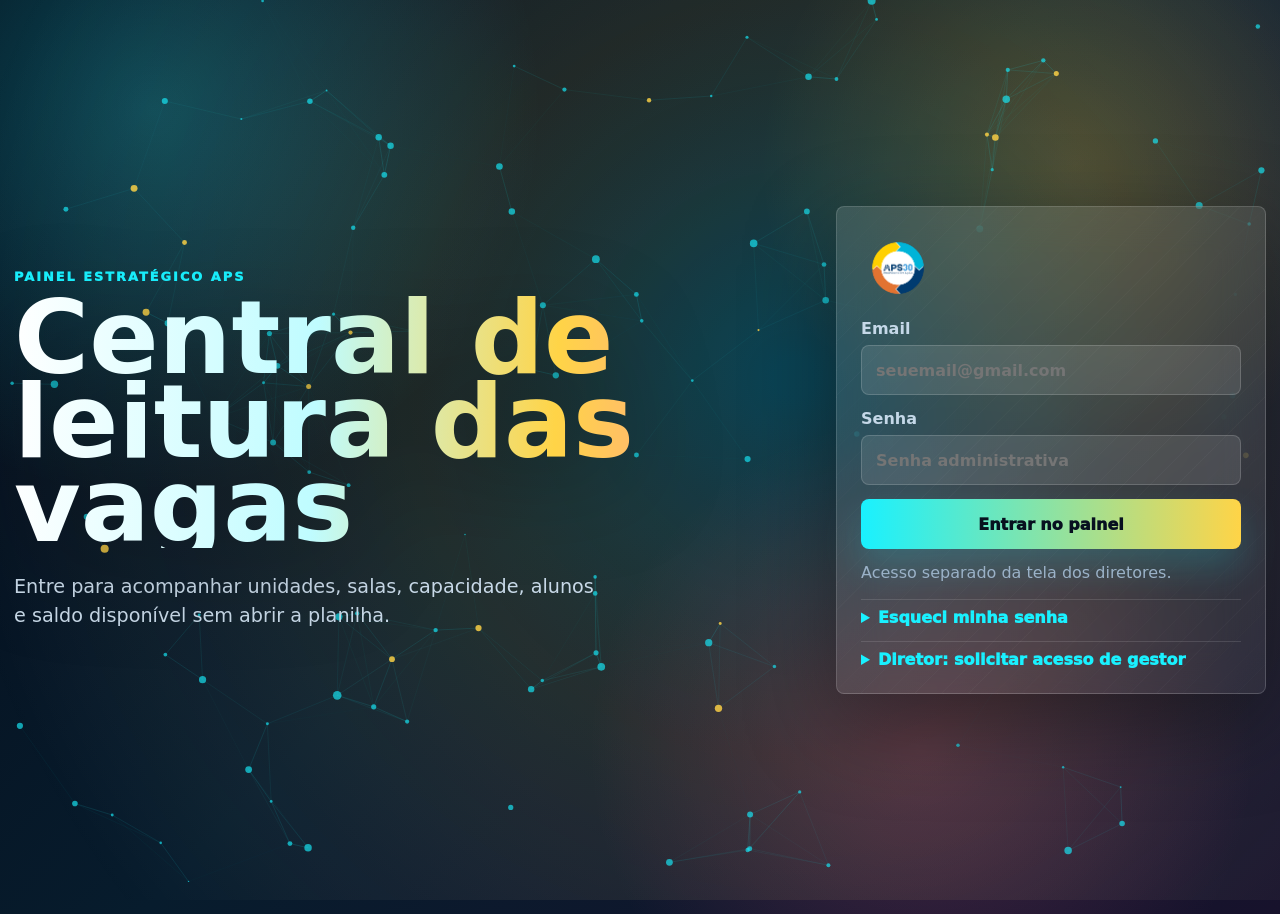
==== commit 9e58cbf6: "fix: no-cache meta tags em admin e index para evitar cache do navegador" ====
--- a/admin.html
+++ b/admin.html
@@ -3,7 +3,10 @@
   <head>
     <meta charset="UTF-8" />
     <meta name="viewport" content="width=device-width, initial-scale=1.0" />
-    <title>Admin - Controle de Vagas APS</title>
+    <meta http-equiv="Cache-Control" content="no-cache, no-store, must-revalidate" />
+    <meta http-equiv="Pragma" content="no-cache" />
+    <meta http-equiv="Expires" content="0" />
+    <title>Admin — Radar de Vagas APS</title>
     <link rel="stylesheet" href="./admin.css?v=20260706-v3" />
     <script src="./config.js?v=20260706-v3"></script>
   </head>
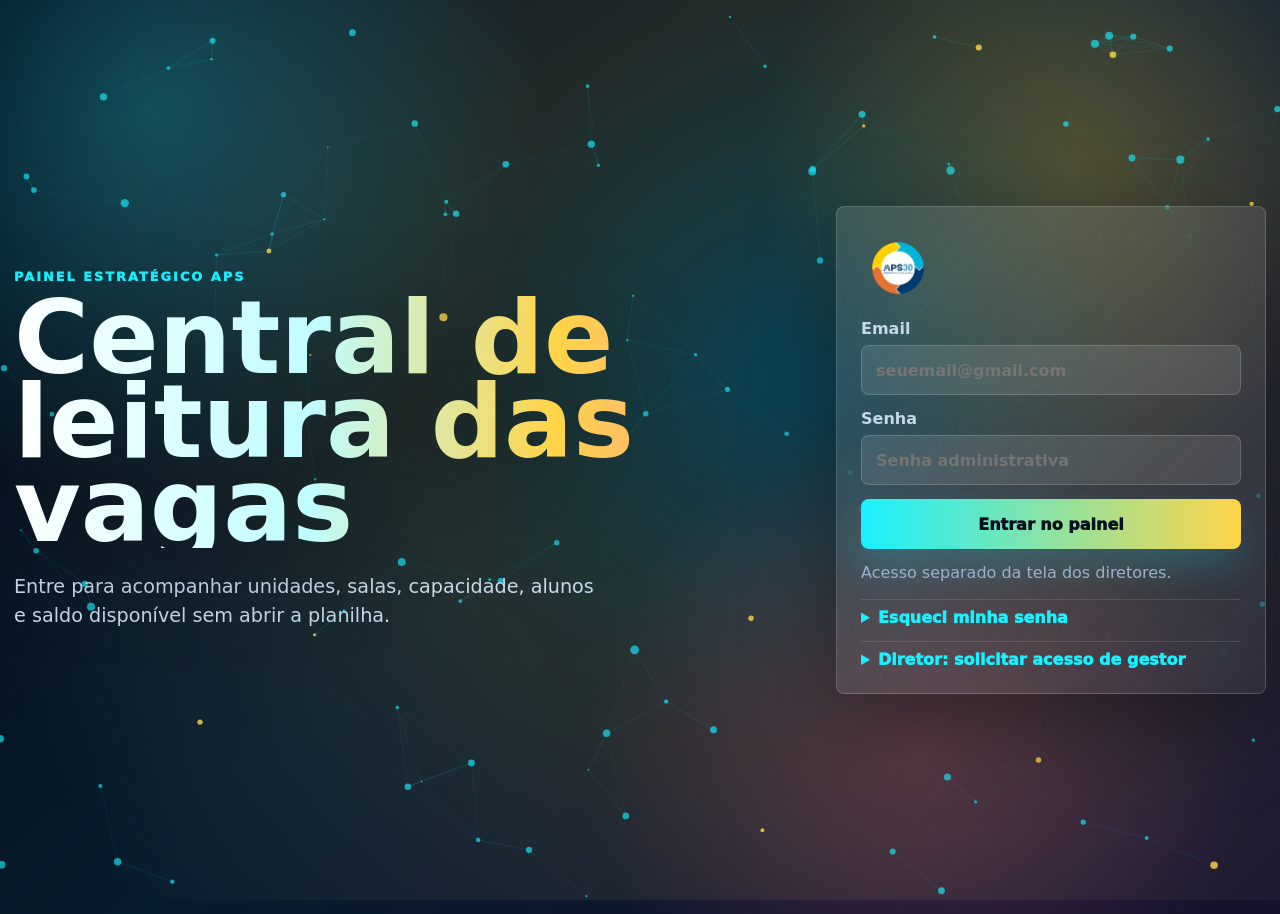
==== commit c6096636: "feat: service worker com network-first para HTML - resolve cache definitivamente" ====
--- a/admin.html
+++ b/admin.html
@@ -173,5 +173,19 @@
       </section>
     </main>
     <script type="module" src="./admin.js?v=20260706-v3"></script>
+    <script>
+      if ("serviceWorker" in navigator) {
+        navigator.serviceWorker.register("./sw.js").then((reg) => {
+          reg.addEventListener("updatefound", () => {
+            const newWorker = reg.installing;
+            newWorker.addEventListener("statechange", () => {
+              if (newWorker.state === "activated" && navigator.serviceWorker.controller) {
+                window.location.reload();
+              }
+            });
+          });
+        });
+      }
+    </script>
   </body>
 </html>
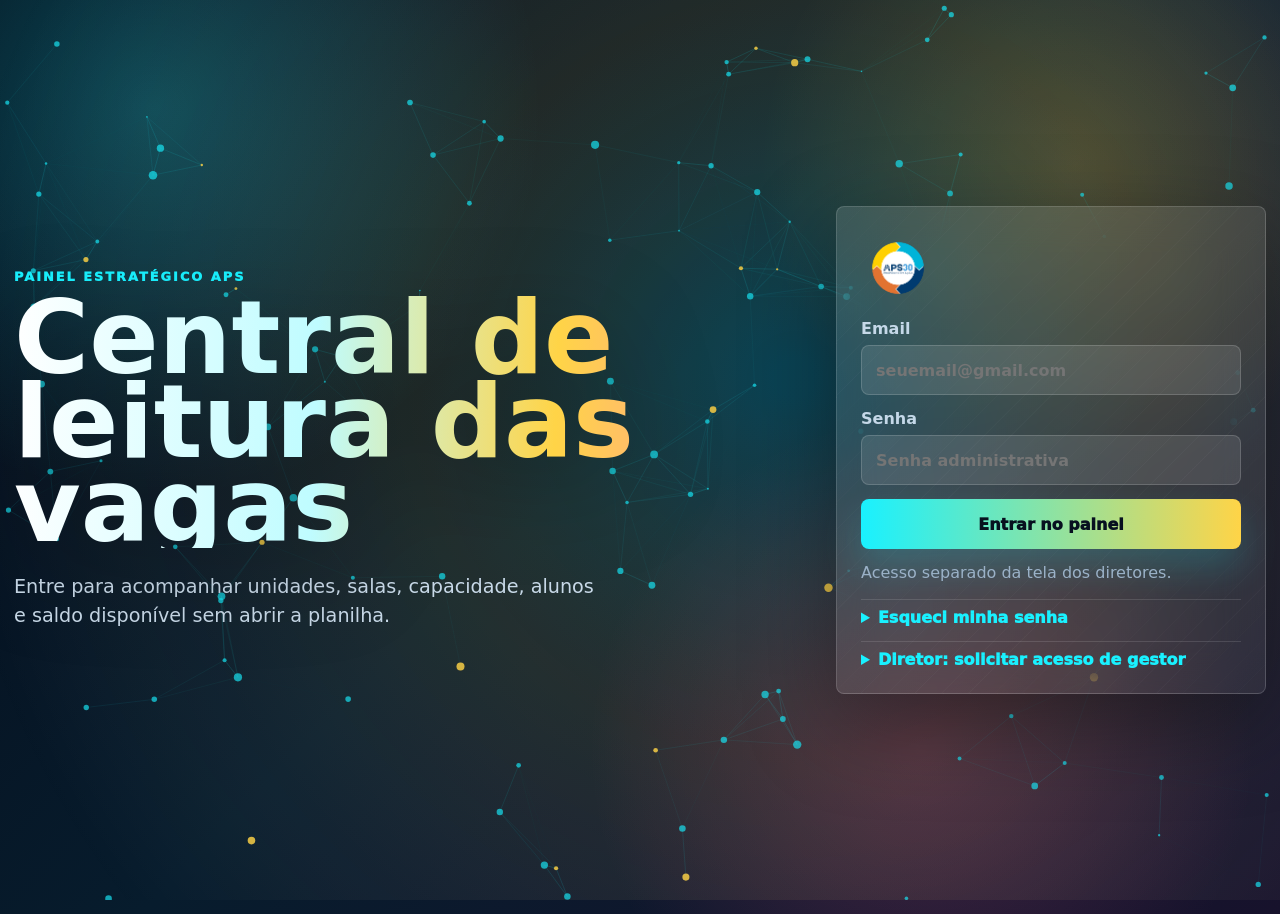
==== commit e57c263e: "fix: corrige syntax errors (safeSet sem fechar parentese) e bump versao v20260707-v1 Co-Authored-By:" ====
--- a/admin.html
+++ b/admin.html
@@ -7,8 +7,8 @@
     <meta http-equiv="Pragma" content="no-cache" />
     <meta http-equiv="Expires" content="0" />
     <title>Admin — Radar de Vagas APS</title>
-    <link rel="stylesheet" href="./admin.css?v=20260706-v3" />
-    <script src="./config.js?v=20260706-v3"></script>
+    <link rel="stylesheet" href="./admin.css?v=20260707-v1" />
+    <script src="./config.js?v=20260707-v1"></script>
   </head>
   <body>
     <canvas id="adminBrain" class="admin-brain" aria-hidden="true"></canvas>
@@ -172,7 +172,7 @@
         </div>
       </section>
     </main>
-    <script type="module" src="./admin.js?v=20260706-v3"></script>
+    <script type="module" src="./admin.js?v=20260707-v1"></script>
     <script>
       if ("serviceWorker" in navigator) {
         navigator.serviceWorker.register("./sw.js").then((reg) => {
